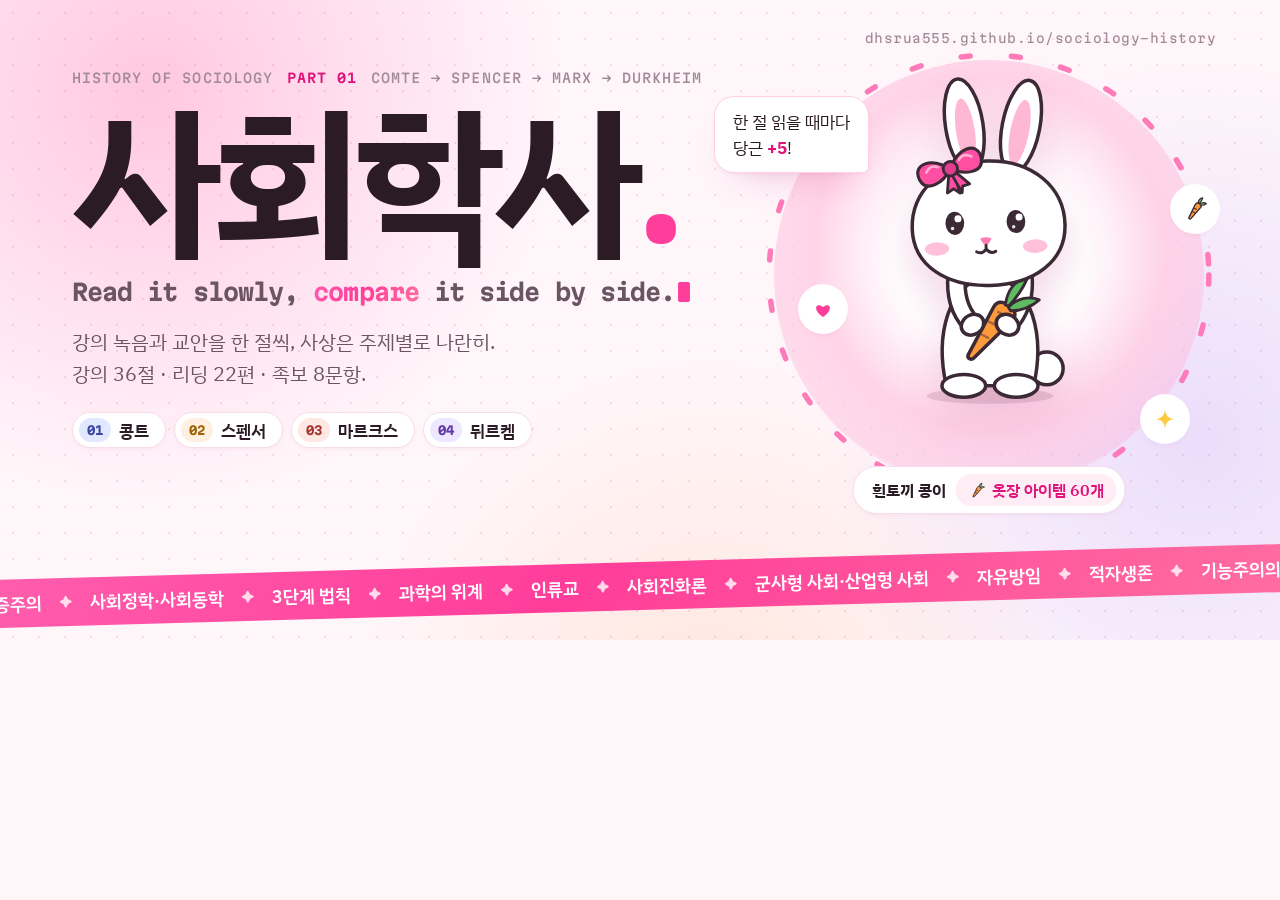
==== tools/banner.html @ 56d886ad "배너와 링크 미리보기 추가 tools/banner.html 을 1280×640 으로 찍은 assets/banner.png 를 README 맨 위와 og:image · twitter" ====
<!doctype html>
<html lang="ko">
<head>
<meta charset="utf-8">
<title>사회학사 배너</title>
<!-- README 배너와 링크 미리보기 이미지의 원본. 헤드리스 Chrome 으로 1280×640 스크린샷을 찍어 assets/banner.png 를 만든다.
     사상가 이름·번호·색·키워드는 data/*.js 에서, 토끼는 assets/rabbit.js 에서 가져온다. -->
<link rel="stylesheet" href="https://fonts.googleapis.com/css2?family=IBM+Plex+Sans+KR:wght@400;500;600;700&family=Martian+Mono:wght@400;500;700&display=swap">
<style>
  :root {
    --bg: #FFF6FA; --line: #F6DDE9; --ink: #2A1B24; --ink-2: #6B5563; --ink-3: #A08A97;
    --pink: #FF3D9A; --pink-2: #FF7AB8; --pink-3: #FFD0E6; --pink-deep: #E0137A;
    --grad: linear-gradient(120deg, #FF5FAE 0%, #FF3D9A 45%, #FF6FA0 100%);
    --shadow: 0 18px 40px -26px rgba(190, 30, 110, .45), 0 2px 6px -3px rgba(190, 30, 110, .12);
    --f-sans: 'IBM Plex Sans KR', 'Noto Sans KR', 'Malgun Gothic', sans-serif;
    --f-mono: 'Martian Mono', 'IBM Plex Sans KR', monospace;
  }
  html, body { margin: 0; background: var(--bg); }
  .b { position: relative; width: 1280px; height: 640px; overflow: hidden; background: var(--bg); color: var(--ink); font-family: var(--f-sans); isolation: isolate; word-break: keep-all; }
  .b::before { content: ''; position: absolute; inset: 0; z-index: -1; background-image: radial-gradient(rgba(255, 61, 154, .17) 1.2px, transparent 1.6px); background-size: 26px 26px; }
  .glow { position: absolute; z-index: -2; border-radius: 50%; }
  .g1 { left: -260px; top: -320px; width: 820px; height: 820px; background: radial-gradient(closest-side, rgba(255, 110, 180, .34), transparent); }
  .g2 { right: -300px; top: 60px; width: 760px; height: 760px; background: radial-gradient(closest-side, rgba(183, 156, 255, .28), transparent); }
  .g3 { left: 360px; bottom: -420px; width: 700px; height: 700px; background: radial-gradient(closest-side, rgba(255, 196, 160, .32), transparent); }

  .left { position: absolute; left: 72px; top: 70px; width: 660px; }
  .eyebrow { display: flex; gap: 14px; font-family: var(--f-mono); font-size: 13px; font-weight: 500; letter-spacing: .08em; text-transform: uppercase; color: var(--ink-3); }
  .eyebrow b { color: var(--pink-deep); font-weight: 600; }
  h1 { margin: 14px 0 0; font-size: 168px; font-weight: 700; letter-spacing: -.055em; line-height: .95; }
  h1 i { font-style: normal; color: var(--pink); }
  .en { margin: 18px 0 0; font-family: var(--f-mono); font-weight: 700; font-size: 23px; letter-spacing: -.04em; line-height: 1.25; color: var(--ink-2); white-space: nowrap; }
  .en b { background: var(--grad); -webkit-background-clip: text; background-clip: text; color: transparent; }
  .en .cur { display: inline-block; width: .5em; height: .9em; margin-left: .14em; vertical-align: -.08em; background: var(--pink); border-radius: 2px; }
  .lede { margin: 20px 0 0; font-size: 20px; line-height: 1.6; color: var(--ink-2); max-width: 40ch; }
  .who { display: flex; flex-wrap: wrap; gap: 8px; margin-top: 22px; }
  .who span { display: inline-flex; align-items: center; gap: 8px; padding: 5px 16px 5px 6px; border-radius: 999px; background: #fff; border: 1px solid var(--line); font-size: 17px; font-weight: 600; box-shadow: var(--shadow); }
  .mk { display: inline-flex; align-items: center; justify-content: center; font-family: var(--f-mono); font-weight: 700; font-size: 12px; line-height: 1; padding: 6px 8px; border-radius: 999px; color: color-mix(in oklab, var(--c) 72%, #000); background: color-mix(in oklab, var(--c) 16%, #fff); }

  .stage { position: absolute; right: 56px; top: 34px; width: 470px; height: 500px; }
  .halo { position: absolute; left: 20px; top: 26px; width: 430px; height: 430px; border-radius: 50%; background: radial-gradient(circle at 50% 45%, #fff 0 30%, rgba(255, 208, 230, .9) 55%, rgba(255, 170, 210, .35) 72%, transparent 74%); }
  .ring { position: absolute; left: 6px; top: 12px; width: 458px; height: 458px; }
  .ring circle { fill: none; stroke: var(--pink-2); stroke-width: 1.2; stroke-dasharray: 2 9; stroke-linecap: round; }
  .rb { position: absolute; left: 105px; top: 44px; width: 262px; --lx: -.55; --ly: .05; filter: drop-shadow(0 20px 22px rgba(190, 30, 110, .18)); }
  .rb svg { display: block; width: 100%; height: auto; overflow: visible; }
  .rb .rb-face { transform: translate(calc(var(--lx) * 2.6px), calc(var(--ly) * 2px)); }
  .rb .rb-hat { transform: translate(calc(var(--lx) * 1.4px), calc(var(--ly) * 1px)); }
  .rb .rb-head { transform-origin: 60px 90px; transform: rotate(calc(var(--lx) * 3deg)); }
  .rb .rb-ears { transform-origin: 60px 44px; transform: translateX(calc(var(--lx) * -1.4px)) rotate(calc(var(--lx) * -2deg)); }
  .orb { position: absolute; width: 50px; height: 50px; display: grid; place-items: center; border-radius: 50%; background: #fff; box-shadow: var(--shadow); }
  .orb svg { width: 26px; height: 26px; }
  .bubble { position: absolute; left: -40px; top: 62px; background: #fff; border: 1px solid var(--pink-3); border-radius: 20px 20px 6px 20px; padding: 12px 18px; font-size: 17px; line-height: 1.5; box-shadow: var(--shadow); }
  .bubble b { color: var(--pink-deep); }
  .tag { position: absolute; left: 50%; bottom: 20px; transform: translateX(-50%); display: flex; align-items: center; gap: 10px; background: #fff; border: 1px solid var(--line); border-radius: 999px; padding: 7px 8px 7px 18px; box-shadow: var(--shadow); white-space: nowrap; font-size: 16px; }
  .tag b { font-weight: 700; }
  .tag span { display: inline-flex; align-items: center; gap: 6px; padding: 5px 13px; border-radius: 999px; background: rgba(255, 61, 154, .09); color: var(--pink-deep); font-weight: 600; }
  .tag .cr { width: 17px; height: 17px; }

  .strip { position: absolute; left: -40px; right: -40px; bottom: 30px; transform: rotate(-1.6deg); background: var(--grad); color: #fff; box-shadow: 0 20px 40px -24px rgba(255, 61, 154, .8); overflow: hidden; }
  .strip div { display: flex; white-space: nowrap; }
  .strip span { display: inline-flex; align-items: center; gap: 18px; padding: 12px 0 12px 18px; font-size: 18px; font-weight: 600; }
  .strip span::after { content: '✦'; font-size: 12px; opacity: .8; }
  .url { position: absolute; right: 64px; top: 30px; font-family: var(--f-mono); font-size: 12.5px; letter-spacing: .04em; color: var(--ink-3); }
</style>
</head>
<body>
<div class="b" id="b">
  <span class="glow g1"></span><span class="glow g2"></span><span class="glow g3"></span>
  <div class="left">
    <div class="eyebrow"><span>History of Sociology</span><b>Part 01</b><span id="route"></span></div>
    <h1>사회학사<i>.</i></h1>
    <p class="en">Read it slowly, <b>compare</b> it side by side.<span class="cur"></span></p>
    <p class="lede" id="lede"></p>
    <div class="who" id="who"></div>
  </div>
  <div class="stage">
    <div class="halo"></div>
    <svg class="ring" viewBox="0 0 100 100"><circle cx="50" cy="50" r="48"/></svg>
    <span class="orb" id="o1" style="left:44px;top:250px"></span>
    <span class="orb" id="o2" style="right:4px;top:150px"></span>
    <span class="orb" id="o3" style="right:34px;top:360px"></span>
    <span class="rb" id="rb"></span>
    <div class="bubble" id="bubble"></div>
    <div class="tag" id="tag"></div>
  </div>
  <div class="strip"><div id="strip"></div></div>
  <span class="url">dhsrua555.github.io/sociology-history</span>
</div>
<script src="../assets/rabbit.js"></script>
<script src="../data/comte.js"></script>
<script src="../data/spencer.js"></script>
<script src="../data/marx.js"></script>
<script src="../data/durkheim.js"></script>
<script src="../data/readings.js"></script>
<script src="../data/exam.js"></script>
<script>
(function () {
  var R = window.RABBIT, E = window.ECRIN || {}, T = E.thinkers || {};
  var ORDER = Object.keys(T).sort(function (a, b) { return (T[a].week || 0) - (T[b].week || 0) || (T[a].born || 0) - (T[b].born || 0); });
  function esc(s) { return String(s).replace(/&/g, '&amp;').replace(/</g, '&lt;'); }
  var nSec = 0, keys = [];
  ORDER.forEach(function (id) { nSec += (T[id].lecture || []).length; (T[id].keys || []).forEach(function (k) { keys.push(k); }); });
  var nQ = E.exam ? E.exam.parts.reduce(function (a, p) { return a + p.qs.length; }, 0) : 0;
  document.getElementById('route').textContent = ORDER.map(function (id) { return T[id].en.split(' ').pop(); }).join(' → ');
  document.getElementById('lede').innerHTML = '강의 녹음과 교안을 한 절씩, 사상은 주제별로 나란히.<br>강의 ' + nSec + '절 · 리딩 ' + (E.readings || []).length + '편 · 족보 ' + nQ + '문항.';
  document.getElementById('who').innerHTML = ORDER.map(function (id, i) { return '<span><i class="mk" style="--c:' + T[id].color + ';font-style:normal">0' + (i + 1) + '</i>' + esc(T[id].short || T[id].name) + '</span>'; }).join('');
  document.getElementById('rb').innerHTML = R.render(R.DEFAULT);
  document.getElementById('o1').innerHTML = '<svg viewBox="0 0 24 24"><path d="' + R.heart(12, 12.5, 8) + '" fill="#FF3D9A"/></svg>';
  document.getElementById('o2').innerHTML = R.CARROT;
  document.getElementById('o3').innerHTML = '<svg viewBox="0 0 24 24"><path d="' + R.spark(12, 12, 10) + '" fill="#FFC93C"/></svg>';
  document.getElementById('bubble').innerHTML = '한 절 읽을 때마다<br>당근 <b>+5</b>!';
  var n = R.ITEMS.filter(function (it) { return it.price || it.ach; }).length;
  document.getElementById('tag').innerHTML = '<b>흰토끼 콩이</b><span>' + R.CARROT + '옷장 아이템 ' + n + '개</span>';
  var s = keys.map(function (k) { return '<span>' + esc(k) + '</span>'; }).join('');
  document.getElementById('strip').innerHTML = s + s;
})();
</script>
</body>
</html>
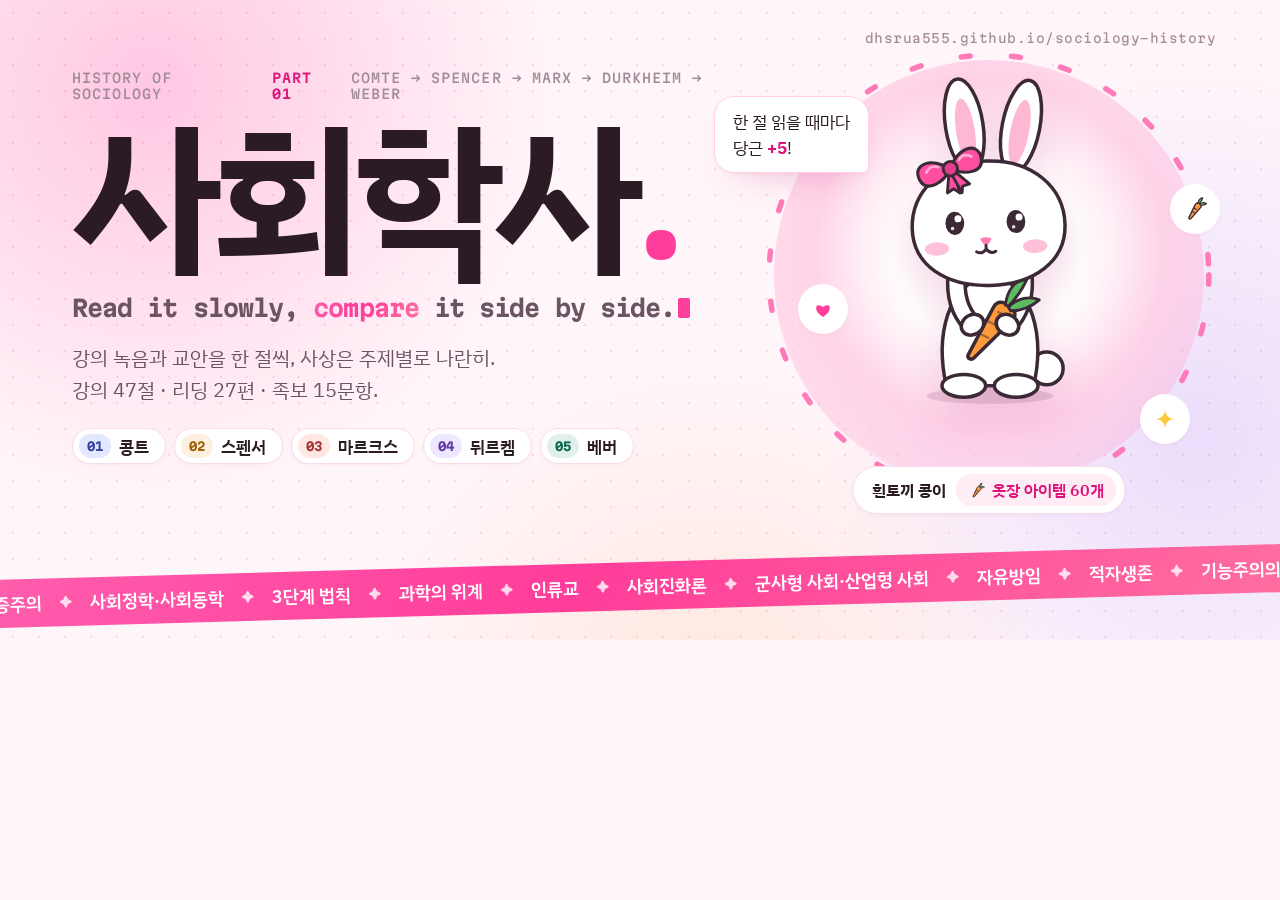
==== commit 2a10c74c: "5주차 베버 추가와 25년 중간고사 족보 정리 - 베버: 강의 녹음 0930 두 시간 전부를 교안 순서로 정리(공지·성적 포함), 교수님의 질문 4개, 교재 7절, 리딩 5편 - " ====
--- a/tools/banner.html
+++ b/tools/banner.html
@@ -90,6 +90,7 @@
 <script src="../data/spencer.js"></script>
 <script src="../data/marx.js"></script>
 <script src="../data/durkheim.js"></script>
+<script src="../data/weber.js"></script>
 <script src="../data/readings.js"></script>
 <script src="../data/exam.js"></script>
 <script>
@@ -99,7 +100,7 @@
   function esc(s) { return String(s).replace(/&/g, '&amp;').replace(/</g, '&lt;'); }
   var nSec = 0, keys = [];
   ORDER.forEach(function (id) { nSec += (T[id].lecture || []).length; (T[id].keys || []).forEach(function (k) { keys.push(k); }); });
-  var nQ = E.exam ? E.exam.parts.reduce(function (a, p) { return a + p.qs.length; }, 0) : 0;
+  var nQ = (E.exams || (E.exam ? [E.exam] : [])).reduce(function (a, ex) { return a + ex.parts.reduce(function (b, p) { return b + p.qs.length; }, 0); }, 0);
   document.getElementById('route').textContent = ORDER.map(function (id) { return T[id].en.split(' ').pop(); }).join(' → ');
   document.getElementById('lede').innerHTML = '강의 녹음과 교안을 한 절씩, 사상은 주제별로 나란히.<br>강의 ' + nSec + '절 · 리딩 ' + (E.readings || []).length + '편 · 족보 ' + nQ + '문항.';
   document.getElementById('who').innerHTML = ORDER.map(function (id, i) { return '<span><i class="mk" style="--c:' + T[id].color + ';font-style:normal">0' + (i + 1) + '</i>' + esc(T[id].short || T[id].name) + '</span>'; }).join('');
